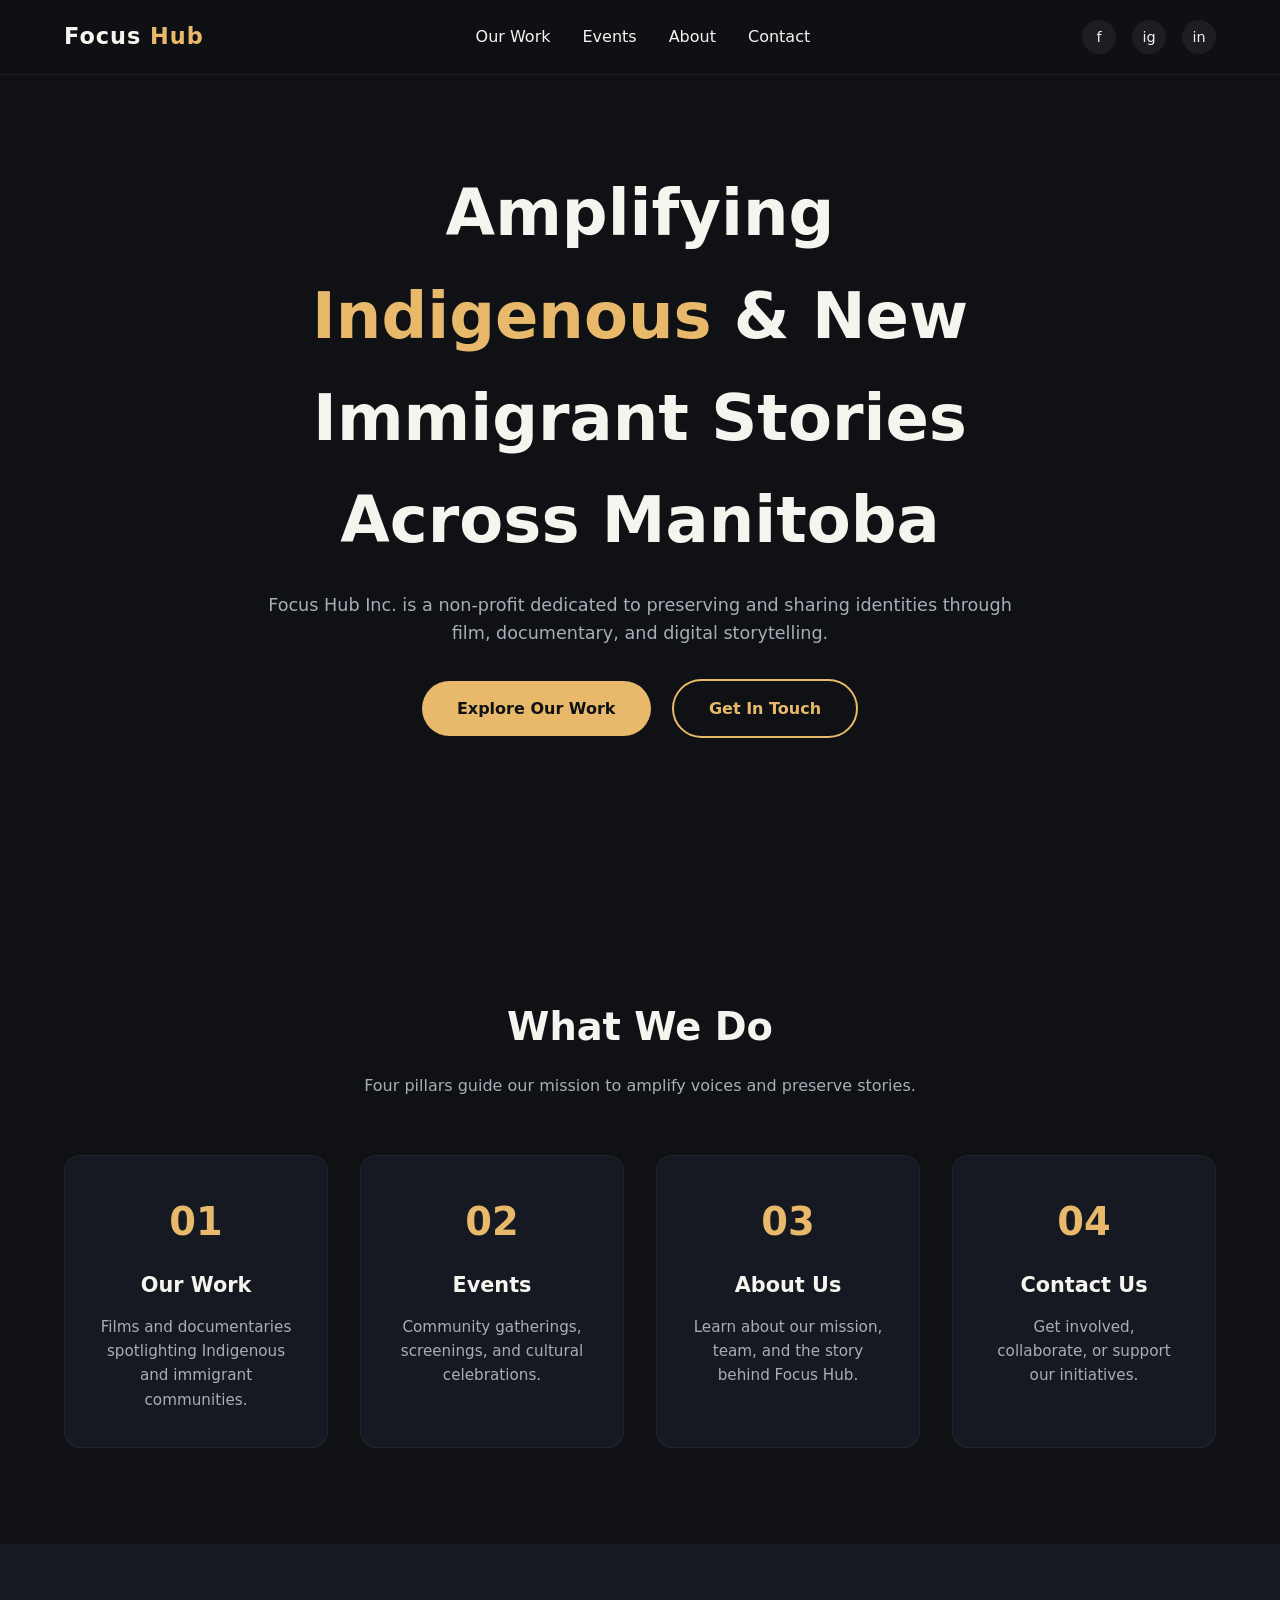
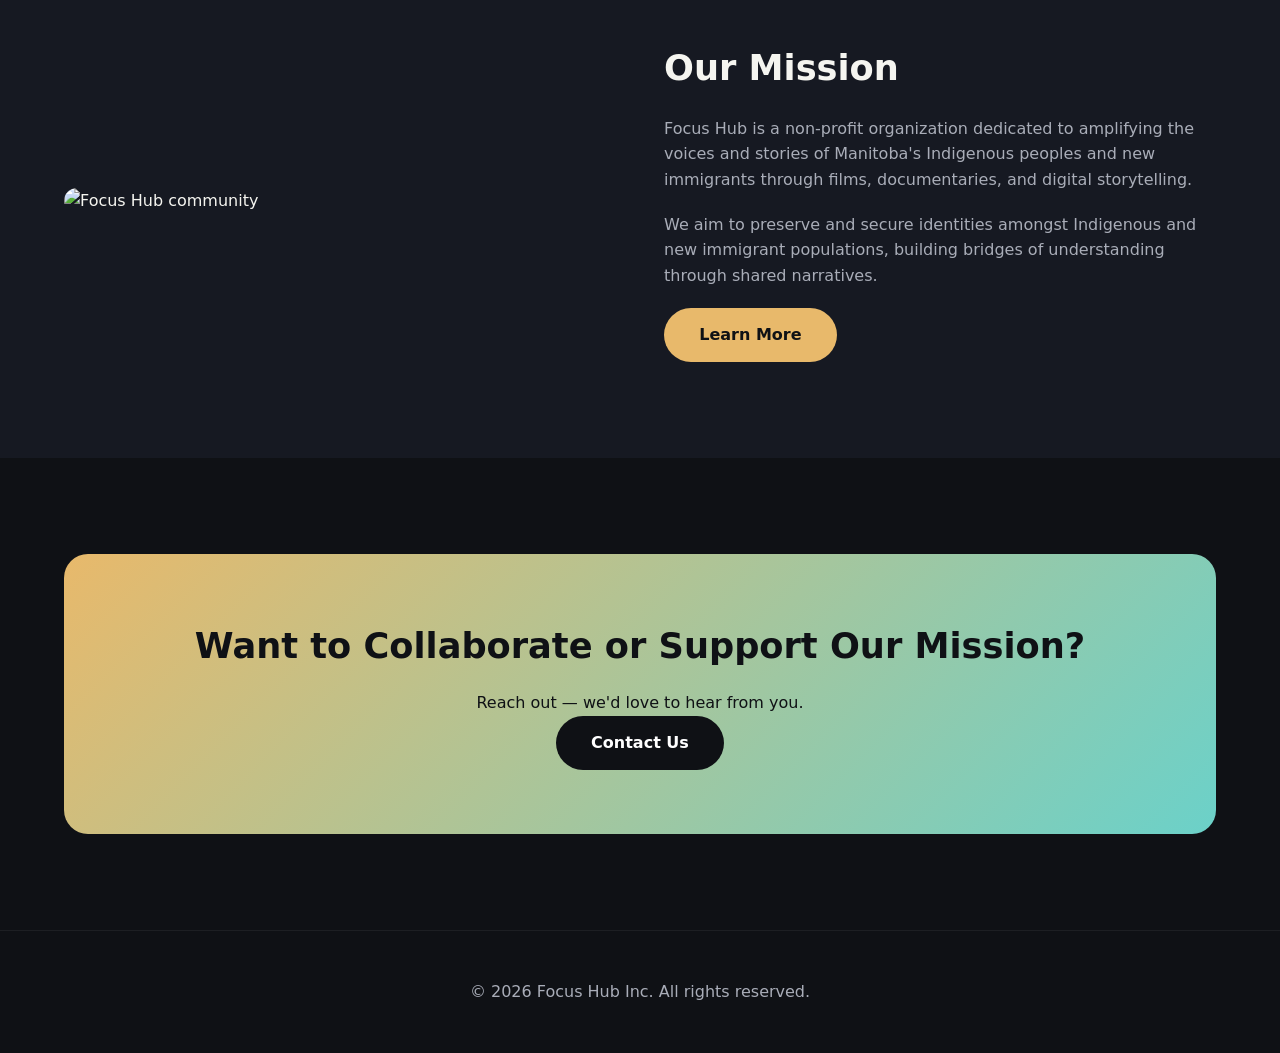
==== index.html @ c506d385 "Add files via upload" ====
<!DOCTYPE html>
<html lang="en">
<head>
<meta charset="UTF-8">
<meta name="viewport" content="width=device-width, initial-scale=1">
<title>Focus Hub Inc. | Amplifying Indigenous & Immigrant Stories</title>
<link rel="stylesheet" href="styles.css">
</head>
<body>

<header>
  <div class="logo">Focus <span>Hub</span></div>
  <nav>
    <ul>
      <li><a href="#work">Our Work</a></li>
      <li><a href="#events">Events</a></li>
      <li><a href="#about">About</a></li>
      <li><a href="#contact">Contact</a></li>
    </ul>
  </nav>
  <div class="socials">
    <a href="https://www.facebook.com/profile.php?id=61550973968345" target="_blank" aria-label="Facebook">f</a>
    <a href="https://www.instagram.com/we.are.focushub/" target="_blank" aria-label="Instagram">ig</a>
    <a href="https://www.linkedin.com/company/focus-hub-inc/" target="_blank" aria-label="LinkedIn">in</a>
  </div>
</header>

<section class="hero">
  <div class="hero-bg"></div>
  <div class="hero-content">
    <h1>Amplifying <span class="highlight">Indigenous</span> & New Immigrant Stories Across Manitoba</h1>
    <p>Focus Hub Inc. is a non-profit dedicated to preserving and sharing identities through film, documentary, and digital storytelling.</p>
    <a href="#work" class="btn">Explore Our Work</a>
    <a href="#contact" class="btn outline">Get In Touch</a>
  </div>
</section>

<section id="work">
  <h2 class="section-title reveal">What We Do</h2>
  <p class="section-sub reveal">Four pillars guide our mission to amplify voices and preserve stories.</p>
  <div class="grid">
    <a class="card reveal" href="https://www.iamfocus.ca/our-projests">
      <div class="num">01</div>
      <h3>Our Work</h3>
      <p>Films and documentaries spotlighting Indigenous and immigrant communities.</p>
    </a>
    <a class="card reveal" href="https://www.iamfocus.ca/event-list" id="events">
      <div class="num">02</div>
      <h3>Events</h3>
      <p>Community gatherings, screenings, and cultural celebrations.</p>
    </a>
    <a class="card reveal" href="https://www.iamfocus.ca/about-us">
      <div class="num">03</div>
      <h3>About Us</h3>
      <p>Learn about our mission, team, and the story behind Focus Hub.</p>
    </a>
    <a class="card reveal" href="https://www.iamfocus.ca/contact-us">
      <div class="num">04</div>
      <h3>Contact Us</h3>
      <p>Get involved, collaborate, or support our initiatives.</p>
    </a>
  </div>
</section>

<section id="about" class="about">
  <div class="about-grid">
    <img class="reveal" src="https://static.wixstatic.com/media/84770f_f4c37e5033874eb38f7a3149c267ba91~mv2.jpg" alt="Focus Hub community">
    <div class="reveal">
      <h2>Our Mission</h2>
      <p>Focus Hub is a non-profit organization dedicated to amplifying the voices and stories of Manitoba's Indigenous peoples and new immigrants through films, documentaries, and digital storytelling.</p>
      <p>We aim to preserve and secure identities amongst Indigenous and new immigrant populations, building bridges of understanding through shared narratives.</p>
      <a href="https://www.iamfocus.ca/about-us" class="btn">Learn More</a>
    </div>
  </div>
</section>

<section id="contact">
  <div class="cta reveal">
    <h2>Want to Collaborate or Support Our Mission?</h2>
    <p>Reach out — we'd love to hear from you.</p>
    <a href="https://www.iamfocus.ca/contact-us" class="btn">Contact Us</a>
  </div>
</section>

<footer>
  © 2026 Focus Hub Inc. All rights reserved.
</footer>

<script src="script.js"></script>
</body>
</html>
---- styles.css ----
:root{
  --bg: #0f1115;
  --bg-alt: #161922;
  --accent: #e8b96b;
  --accent2: #6bd1c9;
  --text: #f5f5f0;
  --muted: #a9adb8;
  --max: 1200px;
}
*{margin:0;padding:0;box-sizing:border-box;}
body{
  font-family: 'Segoe UI', system-ui, sans-serif;
  background: var(--bg);
  color: var(--text);
  line-height: 1.6;
}
a{color:inherit;text-decoration:none;}

/* Header */
header{
  position: fixed;
  top:0; left:0; right:0;
  z-index: 100;
  display:flex; justify-content:space-between; align-items:center;
  padding: 1.2rem 5%;
  background: rgba(15,17,21,0.75);
  backdrop-filter: blur(10px);
  border-bottom: 1px solid rgba(255,255,255,0.06);
}
.logo{font-size:1.4rem; font-weight:700; letter-spacing:1px;}
.logo span{color:var(--accent);}
nav ul{display:flex; gap:2rem; list-style:none;}
nav a{font-weight:500; transition:color .2s;}
nav a:hover{color:var(--accent);}
.socials{display:flex; gap:1rem;}
.socials a{width:34px;height:34px;border-radius:50%;background:rgba(255,255,255,0.06);
  display:flex;align-items:center;justify-content:center;font-size:.9rem;transition:.2s;}
.socials a:hover{background:var(--accent); color:#000;}

/* Hero */
.hero{
  position:relative;
  height:100vh;
  display:flex; align-items:center; justify-content:center;
  text-align:center;
  overflow:hidden;
}
.hero-bg{
  position:absolute; inset:0;
  background: url('https://static.wixstatic.com/media/11062b_9fb4ed3bb8f74b46b76a8df7dc639859~mv2.jpeg') center/cover no-repeat;
  filter: brightness(0.4);
}
.hero-content{position:relative; z-index:2; max-width:800px; padding:0 1.5rem;}
.hero-content h1{
  font-size: clamp(2.2rem, 5vw, 4rem);
  margin-bottom:1.2rem;
  font-weight:800;
}
.hero-content h1 .highlight{color:var(--accent);}
.hero-content p{
  color:var(--muted);
  font-size:1.1rem;
  margin-bottom:2rem;
}
.btn{
  display:inline-block;
  padding:0.9rem 2.2rem;
  background:var(--accent);
  color:#0f1115;
  font-weight:700;
  border-radius:50px;
  transition:.2s;
}
.btn:hover{background:var(--accent2); transform:translateY(-2px);}
.btn.outline{
  background:transparent;
  border:2px solid var(--accent);
  color:var(--accent);
  margin-left:1rem;
}
.btn.outline:hover{background:var(--accent); color:#0f1115;}

/* Sections */
section{padding: 6rem 5%;}
.section-title{
  text-align:center;
  font-size:2.4rem;
  margin-bottom:1rem;
  font-weight:800;
}
.section-sub{
  text-align:center;
  color:var(--muted);
  max-width:650px;
  margin: 0 auto 3.5rem;
}

/* Cards grid */
.grid{
  max-width:var(--max);
  margin:0 auto;
  display:grid;
  grid-template-columns:repeat(auto-fit,minmax(260px,1fr));
  gap:2rem;
}
.card{
  background:var(--bg-alt);
  border-radius:16px;
  padding:2.2rem;
  text-align:center;
  border:1px solid rgba(255,255,255,0.05);
  transition:.3s;
}
.card:hover{
  transform: translateY(-6px);
  border-color: var(--accent);
}
.card .num{
  font-size:2.4rem;
  font-weight:800;
  color:var(--accent);
  margin-bottom:1rem;
}
.card h3{margin-bottom:.8rem; font-size:1.3rem;}
.card p{color:var(--muted); font-size:.95rem;}

/* About */
.about{
  background:var(--bg-alt);
}
.about-grid{
  max-width:var(--max);
  margin:0 auto;
  display:grid;
  grid-template-columns: 1fr 1fr;
  gap:3rem;
  align-items:center;
}
.about img{width:100%; border-radius:16px;}
.about h2{font-size:2.2rem; margin-bottom:1.2rem;}
.about p{color:var(--muted); margin-bottom:1.2rem;}
@media(max-width:768px){.about-grid{grid-template-columns:1fr;}}

/* Contact / CTA */
.cta{
  text-align:center;
  background: linear-gradient(135deg, var(--accent), var(--accent2));
  color:#0f1115;
  border-radius:24px;
  padding:4rem 2rem;
  max-width:var(--max);
  margin:0 auto;
}
.cta h2{font-size:2.2rem; margin-bottom:1rem;}
.cta .btn{background:#0f1115; color:#fff;}
.cta .btn:hover{background:#222;}

/* Footer */
footer{
  text-align:center;
  padding:3rem 5%;
  color:var(--muted);
  border-top:1px solid rgba(255,255,255,0.06);
}

/* Scroll-reveal animation */
.reveal{
  opacity:0;
  transform: translateY(30px);
  transition: opacity .6s ease, transform .6s ease;
}
.reveal.visible{
  opacity:1;
  transform: translateY(0);
}

@media(max-width:768px){
  nav{display:none;}
}
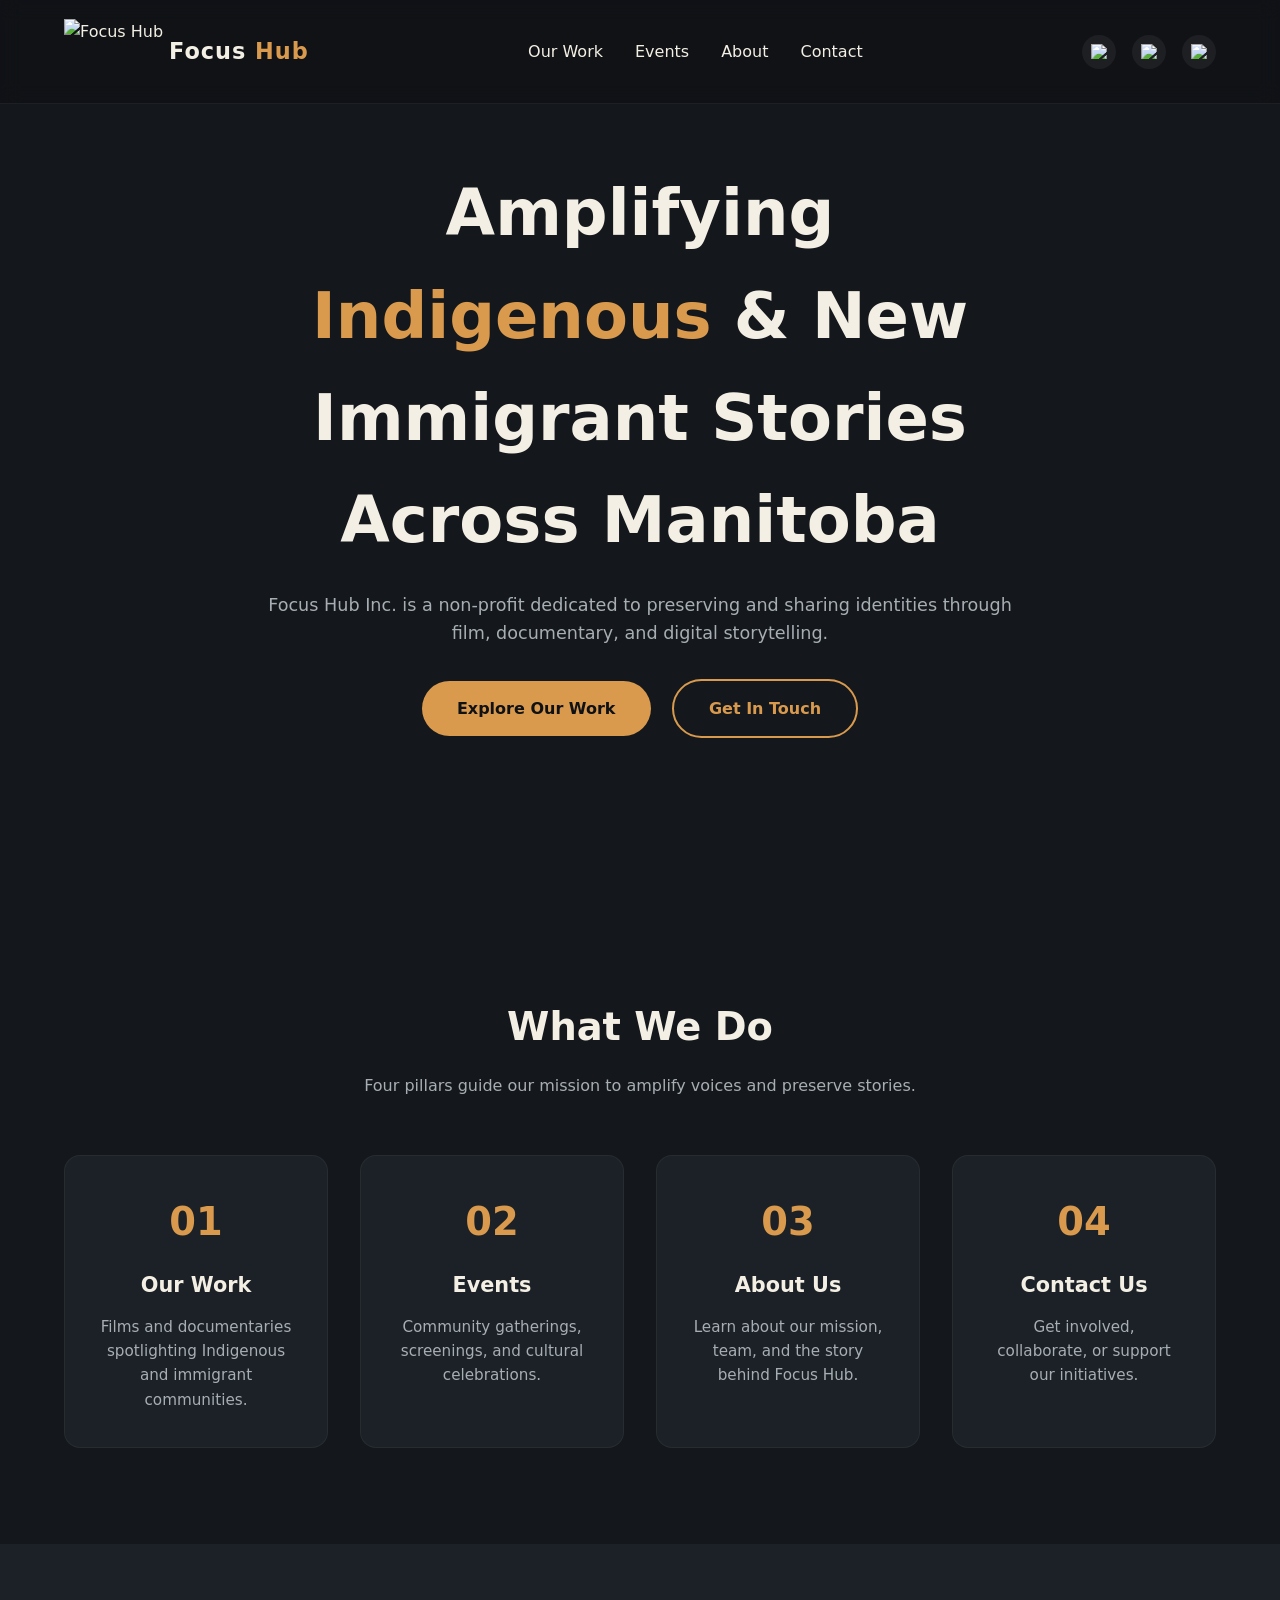
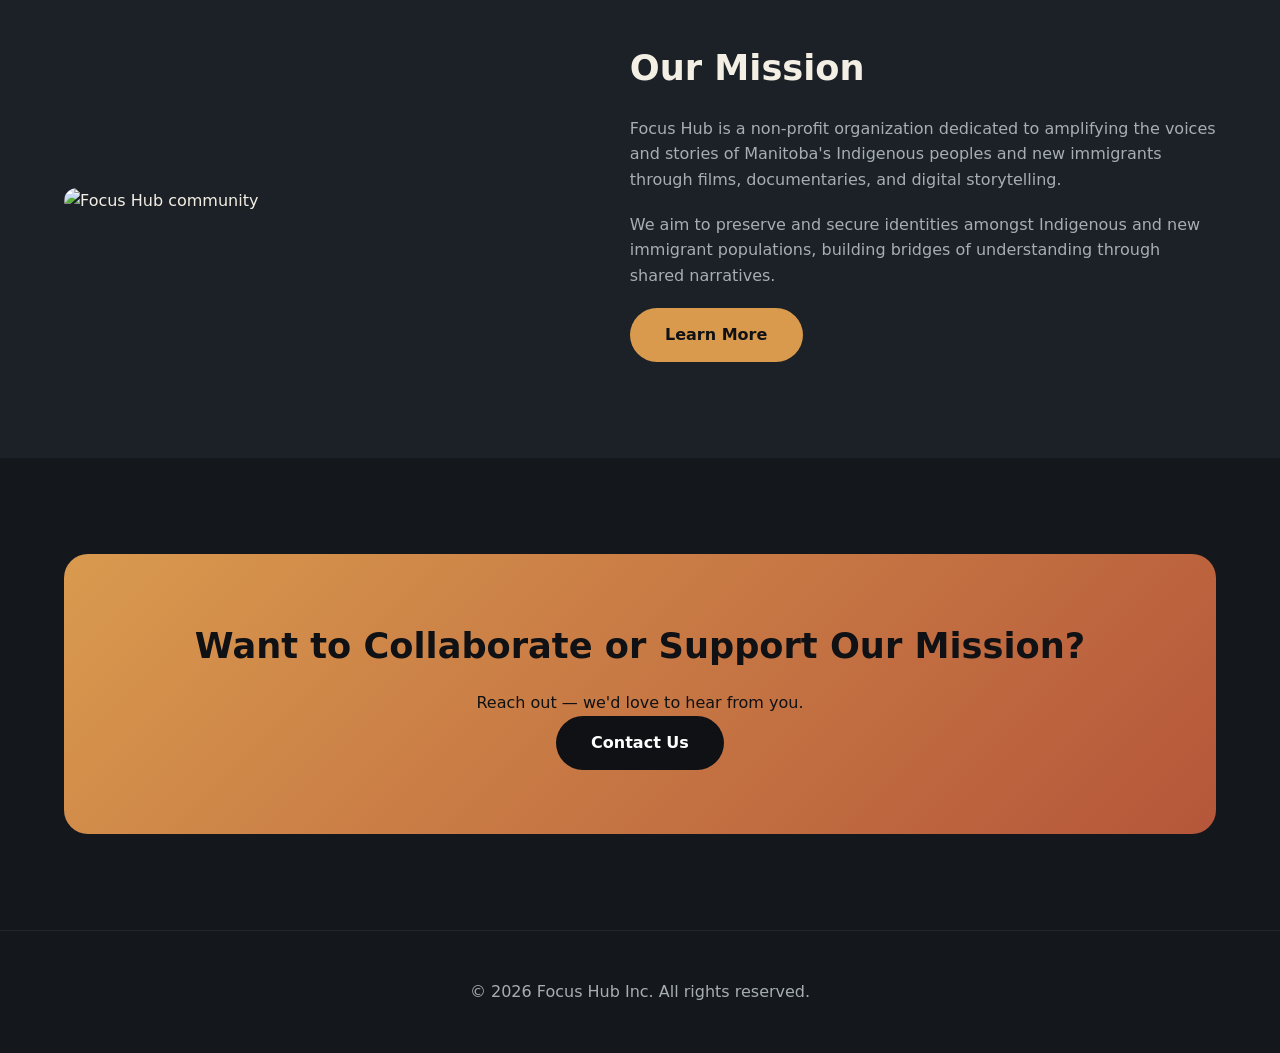
==== commit 9d5f43af: "Add files via upload" ====
--- a/index.html
+++ b/index.html
@@ -9,19 +9,22 @@
 <body>
 
 <header>
-  <div class="logo">Focus <span>Hub</span></div>
+  <div class="brand">
+    <img src="images/logo.png" alt="Focus Hub">
+    <a href="index.html" class="logo">Focus <span>Hub</span></a>
+  </div>
   <nav>
     <ul>
-      <li><a href="#work">Our Work</a></li>
-      <li><a href="#events">Events</a></li>
-      <li><a href="#about">About</a></li>
-      <li><a href="#contact">Contact</a></li>
+      <li><a href="whatwedo.html">Our Work</a></li>
+      <li><a href="events.html">Events</a></li>
+      <li><a href="hiring.html">About</a></li>
+      <li><a href="contact.html">Contact</a></li>
     </ul>
   </nav>
   <div class="socials">
-    <a href="https://www.facebook.com/profile.php?id=61550973968345" target="_blank" aria-label="Facebook">f</a>
-    <a href="https://www.instagram.com/we.are.focushub/" target="_blank" aria-label="Instagram">ig</a>
-    <a href="https://www.linkedin.com/company/focus-hub-inc/" target="_blank" aria-label="LinkedIn">in</a>
+    <a href="https://www.facebook.com/profile.php?id=61550973968345" target="_blank" aria-label="Facebook"><img src="images/facebookLogo.png" height="15"></a>
+    <a href="https://www.instagram.com/we.are.focushub/" target="_blank" aria-label="Instagram"><img src="images/instaLogo.png" height="15"></a>
+    <a href="https://www.linkedin.com/company/focus-hub-inc/" target="_blank" aria-label="LinkedIn"><img src="images/linkedinLoho.png" height="15"></a>
   </div>
 </header>
 
@@ -39,22 +42,22 @@
   <h2 class="section-title reveal">What We Do</h2>
   <p class="section-sub reveal">Four pillars guide our mission to amplify voices and preserve stories.</p>
   <div class="grid">
-    <a class="card reveal" href="https://www.iamfocus.ca/our-projests">
+    <a class="card reveal" href="whatwedo.html">
       <div class="num">01</div>
       <h3>Our Work</h3>
       <p>Films and documentaries spotlighting Indigenous and immigrant communities.</p>
     </a>
-    <a class="card reveal" href="https://www.iamfocus.ca/event-list" id="events">
+    <a class="card reveal" href="events.html" id="events">
       <div class="num">02</div>
       <h3>Events</h3>
       <p>Community gatherings, screenings, and cultural celebrations.</p>
     </a>
-    <a class="card reveal" href="https://www.iamfocus.ca/about-us">
+    <a class="card reveal" href="hiring.html">
       <div class="num">03</div>
       <h3>About Us</h3>
       <p>Learn about our mission, team, and the story behind Focus Hub.</p>
     </a>
-    <a class="card reveal" href="https://www.iamfocus.ca/contact-us">
+    <a class="card reveal" href="contact.html">
       <div class="num">04</div>
       <h3>Contact Us</h3>
       <p>Get involved, collaborate, or support our initiatives.</p>
--- a/styles.css
+++ b/styles.css
@@ -1,11 +1,13 @@
 :root{
-  --bg: #0f1115;
-  --bg-alt: #161922;
-  --accent: #e8b96b;
-  --accent2: #6bd1c9;
-  --text: #f5f5f0;
-  --muted: #a9adb8;
-  --max: 1200px;
+  --bg: #14181c;
+  --bg-alt: #1b2126;
+  --card: #20272d;
+  --accent: #d99a4e;   /* prairie wheat / film-reel amber */
+  --accent2: #b5563a;  /* clay / prairie soil */
+  --text: #f4efe4;
+  --muted: #a7aeb3;
+  --line: rgba(244,239,228,0.08);
+  --max: 1180px;
 }
 *{margin:0;padding:0;box-sizing:border-box;}
 body{
@@ -13,6 +15,7 @@
   background: var(--bg);
   color: var(--text);
   line-height: 1.6;
+  -webkit-font-smoothing:antialiased;
 }
 a{color:inherit;text-decoration:none;}
 
@@ -177,3 +180,486 @@
 @media(max-width:768px){
   nav{display:none;}
 }
+
+/* ---------- RAIL ---------- */
+.rail{
+  position:fixed;
+  top:50%;
+  left:16px;
+  transform:translateY(-50%);
+  height:220px;
+  width:14px;
+  background:var(--rail);
+  border-radius:8px;
+  display:flex;
+  flex-direction:column;
+  justify-content:center;
+  gap:0;
+  z-index:100;
+  transition:width .35s cubic-bezier(.4,0,.2,1);
+  overflow:hidden;
+  box-shadow:0 4px 20px rgba(0,0,0,.15);
+}
+
+.rail:hover{
+  width:220px;
+}
+
+.rail-item{
+  position:relative;
+  display:flex;
+  align-items:center;
+  height:33.33%;
+  cursor:pointer;
+}
+
+/* thin segment indicator, always visible */
+.rail-bar{
+  width:14px;
+  min-width:14px;
+  height:100%;
+  background:#3a3a3a;
+  transition:background .25s ease;
+}
+
+.rail-item.active .rail-bar{
+  background:var(--accent);
+}
+
+.rail-item:hover .rail-bar{
+  background:var(--accent);
+}
+
+/* label revealed on rail hover */
+.rail-label{
+  white-space:nowrap;
+  color:#eee;
+  font-size:14px;
+  letter-spacing:.03em;
+  padding-left:18px;
+  opacity:0;
+  transform:translateX(-8px);
+  transition:opacity .25s ease .05s, transform .25s ease .05s;
+}
+
+.rail:hover .rail-label{
+  opacity:1;
+  transform:translateX(0);
+}
+
+.rail-item.active .rail-label{
+  color:var(--accent);
+  font-weight:600;
+}
+
+.rail-index{
+  color:var(--muted);
+  font-size:11px;
+  margin-right:10px;
+  font-variant-numeric:tabular-nums;
+}
+
+.rail-item.active .rail-index{
+  color:var(--accent);
+}
+
+/* ---------- CONTENT ---------- */
+.content{
+  width:100%;
+  padding:0 8vw 0 200px;
+}
+
+.panel{
+  width:100%;
+  min-height:100vh;
+  gap:6vw;
+  align-items:center;
+  grid-template-columns:1fr 1fr;
+  display:grid;
+  padding:80px 0;
+}
+
+.panel h1{
+  font-size:2.4rem;
+  margin:0 0 .6rem;
+  line-height:1.1;
+}
+
+.panel p{
+  line-height:1.7;
+  color:#4a4a44;
+  max-width:44ch;
+}
+
+.eyebrow{
+  color:var(--accent);
+  font-size:.8rem;
+  letter-spacing:.08em;
+  text-transform:uppercase;
+  margin-bottom:.8rem;
+}
+
+/* image side */
+.media{
+  position:relative;
+  width:100%;
+}
+
+.media img{
+  width:100%;
+  height:auto;
+  display:block;
+  border-radius:10px;
+  box-shadow:0 12px 30px rgba(0,0,0,.15);
+}
+
+.media-link{
+  position:absolute;
+  right:14px;
+  bottom:14px;
+  background:var(--ink);
+  color:#fff;
+  text-decoration:none;
+  font-size:.8rem;
+  letter-spacing:.02em;
+  padding:9px 16px;
+  border-radius:999px;
+  display:inline-flex;
+  align-items:center;
+  gap:6px;
+  box-shadow:0 6px 16px rgba(0,0,0,.25);
+  transition:background .2s ease, transform .2s ease;
+}
+
+.media-link:hover{
+  background:var(--accent);
+  transform:translateY(-2px);
+}
+
+.media-link svg{
+  width:12px;
+  height:12px;
+}
+
+@media (max-width: 780px){
+  .panel{
+    grid-template-columns:1fr;
+    min-height:auto;
+    padding:60px 0;
+  }
+  .content{
+    padding:0 8vw 0 60px;
+  }
+}
+
+/* ---------- MISSION QUOTE ---------- */
+.mission{
+  padding:6rem 5%;
+  border-bottom:1px solid var(--line);
+}
+.mission-inner{
+  max-width:820px;
+  margin:0 auto;
+  text-align:center;
+  position:relative;
+}
+.mission-mark{
+  font-family:'Fraunces', serif;
+  font-size:4rem;
+  color:var(--accent);
+  line-height:1;
+  margin-bottom:.5rem;
+  opacity:.7;
+}
+.mission p{
+  font-family:'Fraunces', serif;
+  font-size:clamp(1.4rem, 2.6vw, 2rem);
+  font-weight:400;
+  line-height:1.4;
+  color:#ece7da;
+}
+.mission-sub{
+  margin-top:1.6rem;
+  color:var(--muted);
+  font-family:'Inter', sans-serif !important;
+  font-size:.95rem !important;
+}
+ 
+/* ---------- WHAT WE DO ---------- */
+section{padding:6rem 5%;}
+.section-head{
+  max-width:var(--max);
+  margin:0 auto 3rem;
+}
+.section-head .eyebrow{margin-bottom:.8rem;}
+.section-head h2{
+  font-size:clamp(1.8rem, 3vw, 2.4rem);
+  font-weight:600;
+}
+.section-head p{
+  color:var(--muted);
+  max-width:56ch;
+  margin-top:.8rem;
+}
+ 
+.grid3{
+  max-width:var(--max);
+  margin:0 auto;
+  display:grid;
+  grid-template-columns:repeat(auto-fit,minmax(260px,1fr));
+  gap:1.6rem;
+}
+.pillar{
+  background:var(--card);
+  border:1px solid var(--line);
+  border-radius:18px;
+  padding:2.2rem;
+  transition:.25s;
+}
+.pillar:hover{
+  border-color:var(--accent);
+  transform:translateY(-5px);
+}
+.pillar .tag{
+  font-size:.75rem;
+  letter-spacing:.1em;
+  text-transform:uppercase;
+  color:var(--accent);
+  font-weight:700;
+  margin-bottom:1rem;
+  display:block;
+}
+.pillar h3{font-size:1.25rem; margin-bottom:.7rem; font-weight:600;}
+.pillar p{color:var(--muted); font-size:.95rem;}
+ 
+/* ---------- ABOUT / BEHIND THE SCENES ---------- */
+.about{background:var(--bg-alt);}
+.about-grid{
+  max-width:var(--max);
+  margin:0 auto;
+  display:grid;
+  grid-template-columns:1fr 1.15fr;
+  gap:3.5rem;
+  align-items:center;
+}
+.about-media{position:relative;}
+.about-media img{
+  border-radius:16px;
+  box-shadow:0 20px 50px rgba(0,0,0,.4);
+}
+.about-media-cap{
+  position:absolute;
+  left:16px; bottom:-16px;
+  background:var(--bg);
+  border:1px solid var(--line);
+  padding:.6rem 1rem;
+  border-radius:10px;
+  font-size:.78rem;
+  color:var(--muted);
+}
+.about-text h2{font-size:2rem; margin-bottom:1.1rem; font-weight:600;}
+.about-text p{color:var(--muted); margin-bottom:1.1rem;}
+.about-text ul{list-style:none; margin-top:1.4rem; display:grid; gap:.8rem;}
+.about-text li{
+  display:flex; align-items:baseline; gap:.7rem;
+  font-size:.95rem; color:#d8d3c6;
+}
+.about-text li::before{
+  content:'';
+  width:6px; height:6px;
+  border-radius:50%;
+  background:var(--accent);
+  flex-shrink:0;
+  transform:translateY(-2px);
+}
+ 
+@media(max-width:900px){
+  .about-grid{grid-template-columns:1fr;}
+}
+ 
+/* ---------- OPEN ROLES ---------- */
+.roles-frame-wrap{
+  max-width:var(--max);
+  margin:0 auto;
+  border:1px solid var(--line);
+  border-radius:20px;
+  overflow:hidden;
+  background:var(--card);
+}
+.roles-frame-bar{
+  display:flex;
+  align-items:center;
+  justify-content:space-between;
+  padding:.9rem 1.4rem;
+  border-bottom:1px solid var(--line);
+  font-size:.85rem;
+  color:var(--muted);
+}
+.roles-frame-bar a{
+  color:var(--accent);
+  font-weight:600;
+  display:inline-flex;
+  align-items:center;
+  gap:.4rem;
+}
+.roles-frame-bar a:hover{color:var(--accent2);}
+.roles-dots{display:flex; gap:6px;}
+.roles-dots span{width:9px; height:9px; border-radius:50%; background:#3a4148;}
+ 
+iframe.roles-frame{
+  width:100%;
+  height:640px;
+  border:0;
+  display:block;
+  background:#fff;
+}
+ 
+.roles-fallback{
+  display:none;
+  padding:3.5rem 2rem;
+  text-align:center;
+  color:var(--muted);
+}
+.roles-fallback.show{display:block;}
+
+.calendar-section {
+  max-width: 1100px;
+  margin: 100px auto;
+  padding: 0 20px;
+  text-align: center;
+}
+
+.calendar-header {
+  margin-bottom: 20px;
+}
+
+.calendar-header h2 {
+  font-size: 36px;
+  font-weight: 700;
+  margin-bottom: 10px;
+  color: var(--accent);
+}
+
+.calendar-header p {
+  font-size: 25px;
+  color: #6b7280;
+  margin: 0;
+}
+
+.calendar-wrapper {
+  width: 100%;
+  background: white;
+  border-radius: 24px;
+  overflow: hidden;
+
+  /* subtle depth */
+  box-shadow:
+    0 10px 30px rgba(0, 0, 0, 0.08),
+    0 2px 8px rgba(0, 0, 0, 0.04);
+
+  border: 1px solid #eeeeee;
+}
+
+.calendar-wrapper iframe {
+  display: block;
+  width: 100%;
+  height: 700px;
+  border: none;
+}
+
+/* ---------- CONTACT PAGE ---------- */
+.contact-page{
+  position:relative;
+  min-height:calc(100vh - 80px);
+  padding:9rem 5% 7rem;
+  overflow:hidden;
+}
+.contact-page::before,.contact-page::after{
+  content:"";position:absolute;border-radius:50%;pointer-events:none;
+  filter:blur(20px);opacity:.055;
+}
+.contact-page::before{width:520px;height:520px;top:8%;left:-260px;background:var(--accent);}
+.contact-page::after{width:420px;height:420px;right:-220px;bottom:0;background:var(--accent2);}
+.contact-container{
+  position:relative;z-index:1;max-width:var(--max);margin:0 auto;
+  display:grid;grid-template-columns:.85fr 1.15fr;gap:5rem;align-items:center;
+}
+.contact-intro .eyebrow{margin-bottom:1rem;}
+.contact-intro h1{
+  font-size:clamp(2.8rem,5vw,4.5rem);line-height:1.05;margin-bottom:1.5rem;
+  font-weight:800;letter-spacing:-.03em;
+}
+.contact-intro h1 span{color:var(--accent);}
+.contact-intro>p{max-width:48ch;color:var(--muted);font-size:1.05rem;line-height:1.8;}
+.contact-details{margin-top:2.5rem;display:grid;gap:1rem;max-width:440px;}
+.contact-detail-card{
+  display:flex;align-items:center;gap:1rem;padding:1.15rem 1.25rem;
+  background:rgba(32,39,45,.72);border:1px solid var(--line);border-radius:16px;
+  transition:.25s ease;
+}
+.contact-detail-card:hover{
+  transform:translateX(5px);border-color:rgba(217,154,78,.55);background:var(--card);
+}
+.contact-icon{
+  width:42px;height:42px;flex:0 0 42px;display:flex;align-items:center;
+  justify-content:center;border-radius:12px;background:rgba(217,154,78,.12);
+  color:var(--accent);font-size:1.15rem;
+}
+.contact-detail-card strong{display:block;color:var(--text);font-size:.9rem;margin-bottom:.15rem;}
+.contact-detail-card span{display:block;color:var(--muted);font-size:.92rem;}
+.contact-form-card{
+  background:rgba(32,39,45,.88);border:1px solid var(--line);border-radius:24px;
+  padding:2.5rem;box-shadow:0 24px 70px rgba(0,0,0,.28);backdrop-filter:blur(12px);
+}
+.form-heading{margin-bottom:2rem;}
+.form-heading h2{font-size:1.7rem;margin-bottom:.45rem;}
+.form-heading p{color:var(--muted);font-size:.92rem;}
+.contact-form{display:flex;flex-direction:column;gap:1.25rem;}
+.form-row{display:grid;grid-template-columns:1fr 1fr;gap:1.25rem;}
+.form-group{display:flex;flex-direction:column;gap:.55rem;}
+.form-group label{color:#ddd8cd;font-size:.82rem;font-weight:600;letter-spacing:.02em;}
+.form-group input,.form-group textarea{
+  width:100%;padding:.95rem 1rem;border:1px solid rgba(244,239,228,.1);
+  border-radius:12px;outline:none;background:#171c20;color:var(--text);
+  font:inherit;font-size:.92rem;transition:border-color .2s,box-shadow .2s,background .2s;
+}
+.form-group input{min-height:50px;}
+.form-group textarea{resize:vertical;min-height:150px;}
+.form-group input::placeholder,.form-group textarea::placeholder{color:#687078;}
+.form-group input:focus,.form-group textarea:focus{
+  border-color:var(--accent);background:#151a1e;box-shadow:0 0 0 3px rgba(217,154,78,.1);
+}
+.contact-submit{
+  margin-top:.25rem;width:100%;min-height:54px;border:0;border-radius:12px;
+  padding:.95rem 1.4rem;background:var(--accent);color:#0f1115;font:inherit;
+  font-weight:700;font-size:.95rem;cursor:pointer;display:flex;align-items:center;
+  justify-content:center;gap:.7rem;transition:.2s ease;
+}
+.contact-submit span{font-size:1.2rem;transition:transform .2s ease;}
+.contact-submit:hover{
+  background:#e2a65a;transform:translateY(-2px);box-shadow:0 8px 24px rgba(217,154,78,.2);
+}
+.contact-submit:hover span{transform:translateX(4px);}
+.contact-submit:active{transform:translateY(0);}
+@media(max-width:900px){
+  .contact-container{grid-template-columns:1fr;gap:3rem;max-width:700px;}
+  .contact-intro h1{font-size:3.2rem;}
+}
+@media(max-width:600px){
+  .contact-page{padding:7rem 5% 5rem;}
+  .contact-form-card{padding:1.5rem;border-radius:20px;}
+  .form-row{grid-template-columns:1fr;}
+  .contact-intro h1{font-size:2.7rem;}
+} 
+
+.brand {
+  display: flex;
+  align-items: center;
+  gap: 5px;
+}
+
+.brand img {
+  width: 100px;
+  height: 65px;
+  object-fit: contain;
+}
